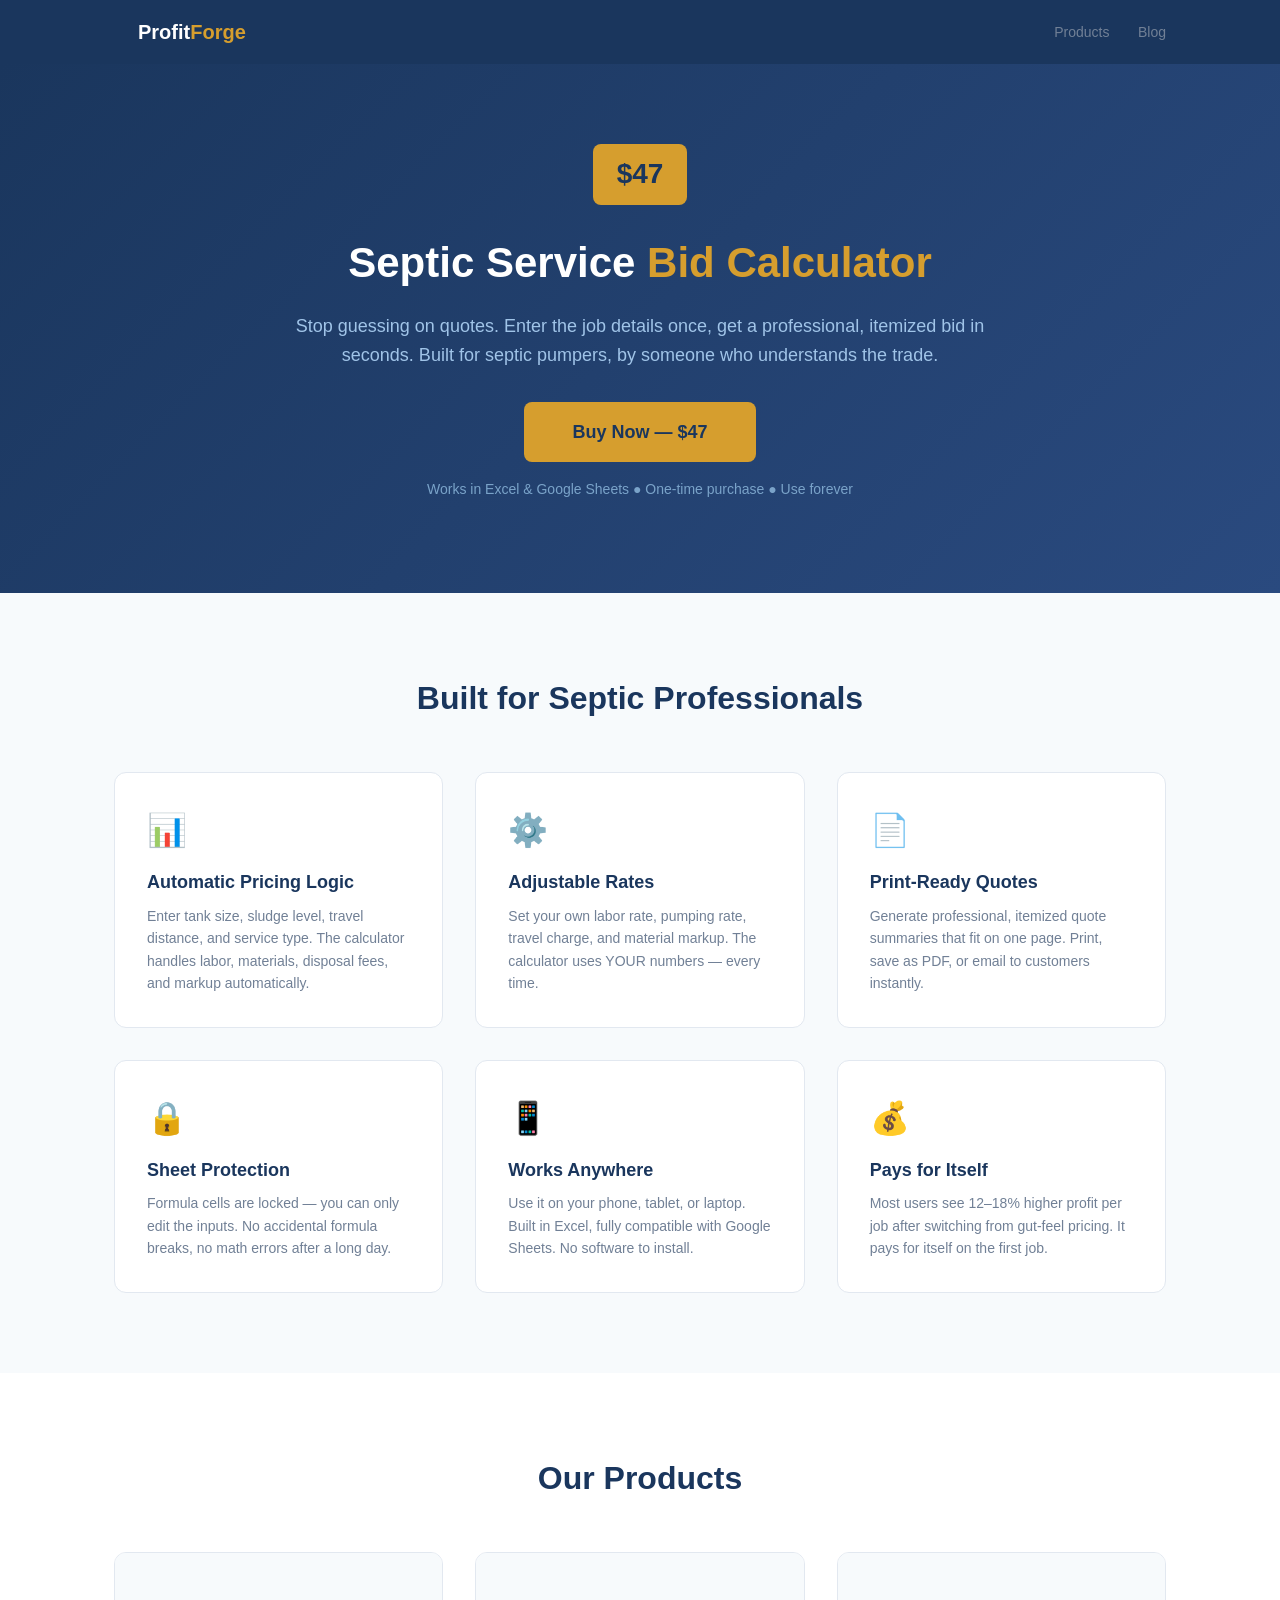
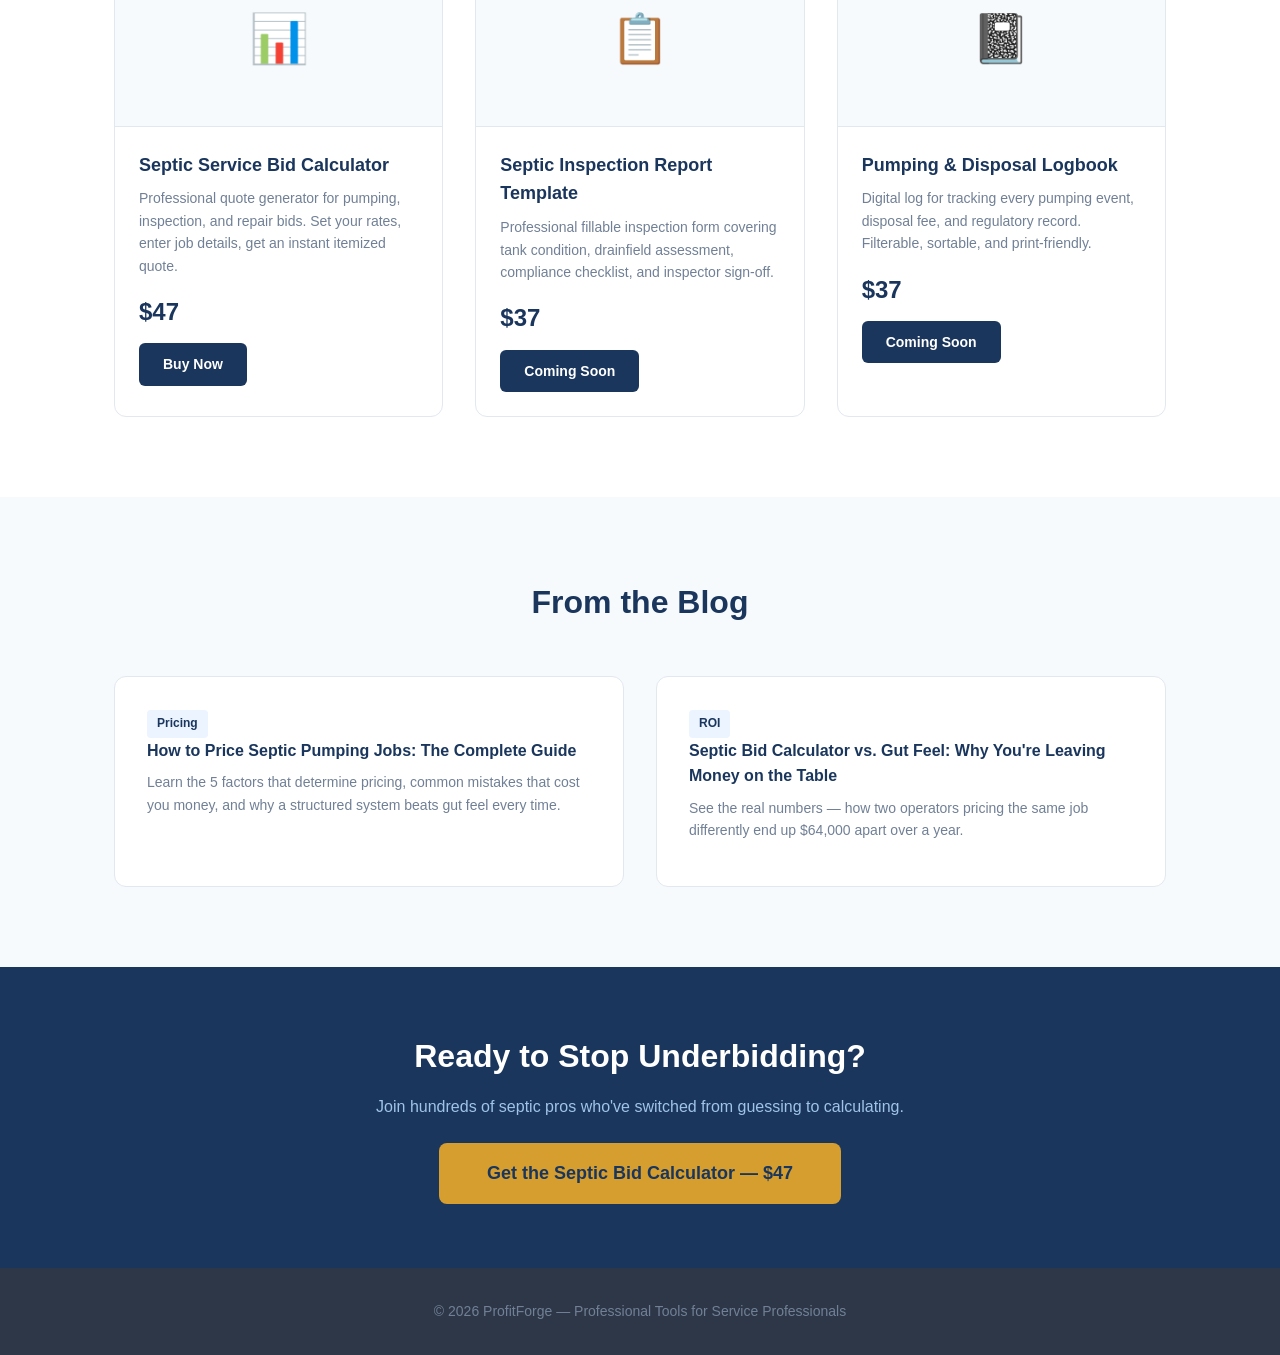
==== index.html @ 1a5a4adf "Initial site: landing page, product page, blog posts, SEO content" ====
<!DOCTYPE html>
<html lang="en">
<head>
  <meta charset="UTF-8">
  <meta name="viewport" content="width=device-width, initial-scale=1.0">
  <title>ProfitForge — Professional Tools for Service Professionals</title>
  <meta name="description" content="Professional-grade Excel and Google Sheets tools for septic service operators. Bid calculators, inspection templates, and logbooks starting at $47.">
  <link rel="stylesheet" href="css/style.css">
</head>
<body>

<nav>
  <div class="container">
    <a href="/" class="logo">Profit<span>Forge</span></a>
    <div>
      <a href="/products/septic-bid-calculator.html">Products</a>
      <a href="/blog/">Blog</a>
    </div>
  </div>
</nav>

<section class="hero">
  <div class="container">
    <div class="price-badge">$47</div>
    <h1>Septic Service <span>Bid Calculator</span></h1>
    <p>Stop guessing on quotes. Enter the job details once, get a professional, itemized bid in seconds. Built for septic pumpers, by someone who understands the trade.</p>
    <a href="https://buy.stripe.com/aFa8wP5oV4ja2Or2zvcfK00" class="btn">Buy Now — $47</a>
    <p class="sub-text">Works in Excel & Google Sheets ● One-time purchase ● Use forever</p>
  </div>
</section>

<section class="features">
  <div class="container">
    <h2>Built for Septic Professionals</h2>
    <div class="feature-grid">
      <div class="feature-card">
        <div class="icon">📊</div>
        <h3>Automatic Pricing Logic</h3>
        <p>Enter tank size, sludge level, travel distance, and service type. The calculator handles labor, materials, disposal fees, and markup automatically.</p>
      </div>
      <div class="feature-card">
        <div class="icon">⚙️</div>
        <h3>Adjustable Rates</h3>
        <p>Set your own labor rate, pumping rate, travel charge, and material markup. The calculator uses YOUR numbers — every time.</p>
      </div>
      <div class="feature-card">
        <div class="icon">📄</div>
        <h3>Print-Ready Quotes</h3>
        <p>Generate professional, itemized quote summaries that fit on one page. Print, save as PDF, or email to customers instantly.</p>
      </div>
      <div class="feature-card">
        <div class="icon">🔒</div>
        <h3>Sheet Protection</h3>
        <p>Formula cells are locked — you can only edit the inputs. No accidental formula breaks, no math errors after a long day.</p>
      </div>
      <div class="feature-card">
        <div class="icon">📱</div>
        <h3>Works Anywhere</h3>
        <p>Use it on your phone, tablet, or laptop. Built in Excel, fully compatible with Google Sheets. No software to install.</p>
      </div>
      <div class="feature-card">
        <div class="icon">💰</div>
        <h3>Pays for Itself</h3>
        <p>Most users see 12–18% higher profit per job after switching from gut-feel pricing. It pays for itself on the first job.</p>
      </div>
    </div>
  </div>
</section>

<section class="product-showcase">
  <div class="container">
    <h2>Our Products</h2>
    <div class="product-grid">
      <div class="product-card">
        <div class="preview">📊</div>
        <div class="body">
          <h3>Septic Service Bid Calculator</h3>
          <p>Professional quote generator for pumping, inspection, and repair bids. Set your rates, enter job details, get an instant itemized quote.</p>
          <div class="price">$47</div>
          <a href="https://buy.stripe.com/aFa8wP5oV4ja2Or2zvcfK00" class="btn">Buy Now</a>
        </div>
      </div>
      <div class="product-card">
        <div class="preview">📋</div>
        <div class="body">
          <h3>Septic Inspection Report Template</h3>
          <p>Professional fillable inspection form covering tank condition, drainfield assessment, compliance checklist, and inspector sign-off.</p>
          <div class="price">$37</div>
          <a href="#" class="btn">Coming Soon</a>
        </div>
      </div>
      <div class="product-card">
        <div class="preview">📓</div>
        <div class="body">
          <h3>Pumping & Disposal Logbook</h3>
          <p>Digital log for tracking every pumping event, disposal fee, and regulatory record. Filterable, sortable, and print-friendly.</p>
          <div class="price">$37</div>
          <a href="#" class="btn">Coming Soon</a>
        </div>
      </div>
    </div>
  </div>
</section>

<section class="blog-preview">
  <div class="container">
    <h2>From the Blog</h2>
    <div class="blog-grid">
      <div class="blog-card">
        <span class="tag">Pricing</span>
        <h3><a href="/blog/how-to-price-septic-pumping-jobs.html">How to Price Septic Pumping Jobs: The Complete Guide</a></h3>
        <p>Learn the 5 factors that determine pricing, common mistakes that cost you money, and why a structured system beats gut feel every time.</p>
      </div>
      <div class="blog-card">
        <span class="tag">ROI</span>
        <h3><a href="/blog/septic-bid-calculator-vs-gut-feel.html">Septic Bid Calculator vs. Gut Feel: Why You're Leaving Money on the Table</a></h3>
        <p>See the real numbers — how two operators pricing the same job differently end up $64,000 apart over a year.</p>
      </div>
    </div>
  </div>
</section>

<section class="cta-banner">
  <div class="container">
    <h2>Ready to Stop Underbidding?</h2>
    <p>Join hundreds of septic pros who've switched from guessing to calculating.</p>
    <a href="https://buy.stripe.com/aFa8wP5oV4ja2Or2zvcfK00" class="btn">Get the Septic Bid Calculator — $47</a>
  </div>
</section>

<footer>
  <div class="container">
    <p>&copy; 2026 ProfitForge &mdash; Professional Tools for Service Professionals</p>
  </div>
</footer>

</body>
</html>
---- css/style.css ----
/* ProfitForge — Professional Tools for Service Professionals */
:root {
  --deep-blue: #1a365d;
  --slate: #2d3748;
  --gold: #d69e2e;
  --light-bg: #f7fafc;
  --white: #ffffff;
  --border: #e2e8f0;
  --text: #2d3748;
  --text-light: #718096;
}

* { margin: 0; padding: 0; box-sizing: border-box; }
body {
  font-family: -apple-system, BlinkMacSystemFont, 'Segoe UI', Roboto, sans-serif;
  color: var(--text);
  line-height: 1.6;
  background: var(--white);
}

.container { max-width: 1100px; margin: 0 auto; padding: 0 24px; }

/* Navigation */
nav {
  background: var(--deep-blue);
  padding: 16px 0;
  position: sticky;
  top: 0;
  z-index: 50;
}
nav .container {
  display: flex;
  align-items: center;
  justify-content: space-between;
}
nav .logo {
  color: var(--white);
  font-size: 20px;
  font-weight: 700;
  text-decoration: none;
}
nav .logo span { color: var(--gold); }
nav a { color: var(--text-light); text-decoration: none; margin-left: 24px; font-size: 14px; }
nav a:hover { color: var(--white); }

/* Hero */
.hero {
  background: linear-gradient(135deg, var(--deep-blue) 0%, #2a4a7f 100%);
  color: var(--white);
  padding: 80px 0 60px;
  text-align: center;
}
.hero h1 { font-size: 42px; font-weight: 800; margin-bottom: 16px; }
.hero h1 span { color: var(--gold); }
.hero p { font-size: 18px; color: #a0c4e8; max-width: 700px; margin: 0 auto 32px; }
.hero .price-badge {
  display: inline-block;
  background: var(--gold);
  color: var(--deep-blue);
  font-weight: 700;
  font-size: 28px;
  padding: 8px 24px;
  border-radius: 8px;
  margin-bottom: 24px;
}
.hero .btn {
  display: inline-block;
  background: var(--gold);
  color: var(--deep-blue);
  font-weight: 700;
  font-size: 18px;
  padding: 16px 48px;
  border-radius: 8px;
  text-decoration: none;
  transition: transform .15s, box-shadow .15s;
}
.hero .btn:hover { transform: translateY(-2px); box-shadow: 0 8px 24px rgba(214,158,46,.3); }
.hero .sub-text { margin-top: 16px; font-size: 14px; color: #7aa3c9; }

/* Features */
.features { padding: 80px 0; background: var(--light-bg); }
.features h2 { text-align: center; font-size: 32px; margin-bottom: 48px; color: var(--deep-blue); }
.feature-grid { display: grid; grid-template-columns: repeat(auto-fit, minmax(300px, 1fr)); gap: 32px; }
.feature-card {
  background: var(--white);
  padding: 32px;
  border-radius: 12px;
  border: 1px solid var(--border);
  transition: box-shadow .15s;
}
.feature-card:hover { box-shadow: 0 8px 24px rgba(0,0,0,.08); }
.feature-card .icon { font-size: 32px; margin-bottom: 12px; }
.feature-card h3 { font-size: 18px; margin-bottom: 8px; color: var(--deep-blue); }
.feature-card p { font-size: 14px; color: var(--text-light); }

/* Product Showcase */
.product-showcase { padding: 80px 0; }
.product-showcase h2 { text-align: center; font-size: 32px; margin-bottom: 48px; color: var(--deep-blue); }
.product-grid { display: grid; grid-template-columns: repeat(auto-fit, minmax(320px, 1fr)); gap: 32px; }
.product-card {
  border: 1px solid var(--border);
  border-radius: 12px;
  overflow: hidden;
  transition: box-shadow .15s;
}
.product-card:hover { box-shadow: 0 8px 24px rgba(0,0,0,.08); }
.product-card .preview {
  background: var(--light-bg);
  padding: 48px 32px;
  text-align: center;
  font-size: 48px;
  border-bottom: 1px solid var(--border);
}
.product-card .body { padding: 24px; }
.product-card .body h3 { font-size: 18px; margin-bottom: 8px; color: var(--deep-blue); }
.product-card .body p { font-size: 14px; color: var(--text-light); margin-bottom: 16px; }
.product-card .body .price { font-size: 24px; font-weight: 700; color: var(--deep-blue); }
.product-card .body .btn {
  display: inline-block;
  background: var(--deep-blue);
  color: var(--white);
  padding: 10px 24px;
  border-radius: 6px;
  text-decoration: none;
  font-weight: 600;
  font-size: 14px;
  margin-top: 12px;
  transition: background .15s;
}
.product-card .body .btn:hover { background: #2a4a7f; }

/* Blog Preview */
.blog-preview { padding: 80px 0; background: var(--light-bg); }
.blog-preview h2 { text-align: center; font-size: 32px; margin-bottom: 48px; color: var(--deep-blue); }
.blog-grid { display: grid; grid-template-columns: repeat(auto-fit, minmax(320px, 1fr)); gap: 32px; }
.blog-card {
  background: var(--white);
  padding: 32px;
  border-radius: 12px;
  border: 1px solid var(--border);
}
.blog-card h3 { font-size: 16px; margin-bottom: 8px; }
.blog-card h3 a { color: var(--deep-blue); text-decoration: none; }
.blog-card h3 a:hover { color: var(--gold); }
.blog-card p { font-size: 14px; color: var(--text-light); margin-bottom: 12px; }
.blog-card .tag {
  display: inline-block;
  background: #ebf4ff;
  color: var(--deep-blue);
  font-size: 12px;
  font-weight: 600;
  padding: 4px 10px;
  border-radius: 4px;
}

/* Banner CTA */
.cta-banner {
  background: var(--deep-blue);
  color: var(--white);
  text-align: center;
  padding: 64px 0;
}
.cta-banner h2 { font-size: 32px; margin-bottom: 12px; }
.cta-banner p { font-size: 16px; color: #a0c4e8; margin-bottom: 24px; }
.cta-banner .btn {
  display: inline-block;
  background: var(--gold);
  color: var(--deep-blue);
  font-weight: 700;
  font-size: 18px;
  padding: 16px 48px;
  border-radius: 8px;
  text-decoration: none;
}

/* Footer */
footer {
  background: var(--slate);
  color: var(--text-light);
  text-align: center;
  padding: 32px 0;
  font-size: 14px;
}
footer a { color: var(--gold); text-decoration: none; }

/* Blog post pages */
.blog-post { max-width: 720px; margin: 48px auto; padding: 0 24px; }
.blog-post h1 { font-size: 32px; color: var(--deep-blue); margin-bottom: 8px; }
.blog-post .meta { font-size: 14px; color: var(--text-light); margin-bottom: 32px; }
.blog-post h2 { font-size: 22px; color: var(--deep-blue); margin: 32px 0 12px; }
.blog-post h3 { font-size: 16px; color: var(--deep-blue); margin: 24px 0 8px; }
.blog-post p { margin-bottom: 16px; }
.blog-post ul, .blog-post ol { margin-bottom: 16px; padding-left: 24px; }
.blog-post li { margin-bottom: 6px; }
.blog-post table { width: 100%; border-collapse: collapse; margin-bottom: 16px; font-size: 14px; }
.blog-post th, .blog-post td {
  border: 1px solid var(--border);
  padding: 10px 12px;
  text-align: left;
}
.blog-post th { background: var(--deep-blue); color: white; font-weight: 600; }
.blog-post td { background: var(--white); }
.blog-post .cta-box {
  background: var(--light-bg);
  border: 2px solid var(--gold);
  border-radius: 12px;
  padding: 24px;
  margin: 32px 0;
  text-align: center;
}
.blog-post .cta-box h3 { margin-bottom: 8px; }
.blog-post .cta-box p { color: var(--text-light); margin-bottom: 16px; }
.blog-post .cta-box .btn {
  display: inline-block;
  background: var(--gold);
  color: var(--deep-blue);
  font-weight: 700;
  padding: 12px 32px;
  border-radius: 6px;
  text-decoration: none;
}

/* Responsive */
@media (max-width: 768px) {
  .hero h1 { font-size: 28px; }
  .hero .btn { padding: 14px 32px; font-size: 16px; }
  .features { padding: 48px 0; }
  .product-showcase { padding: 48px 0; }
  .blog-preview { padding: 48px 0; }
}
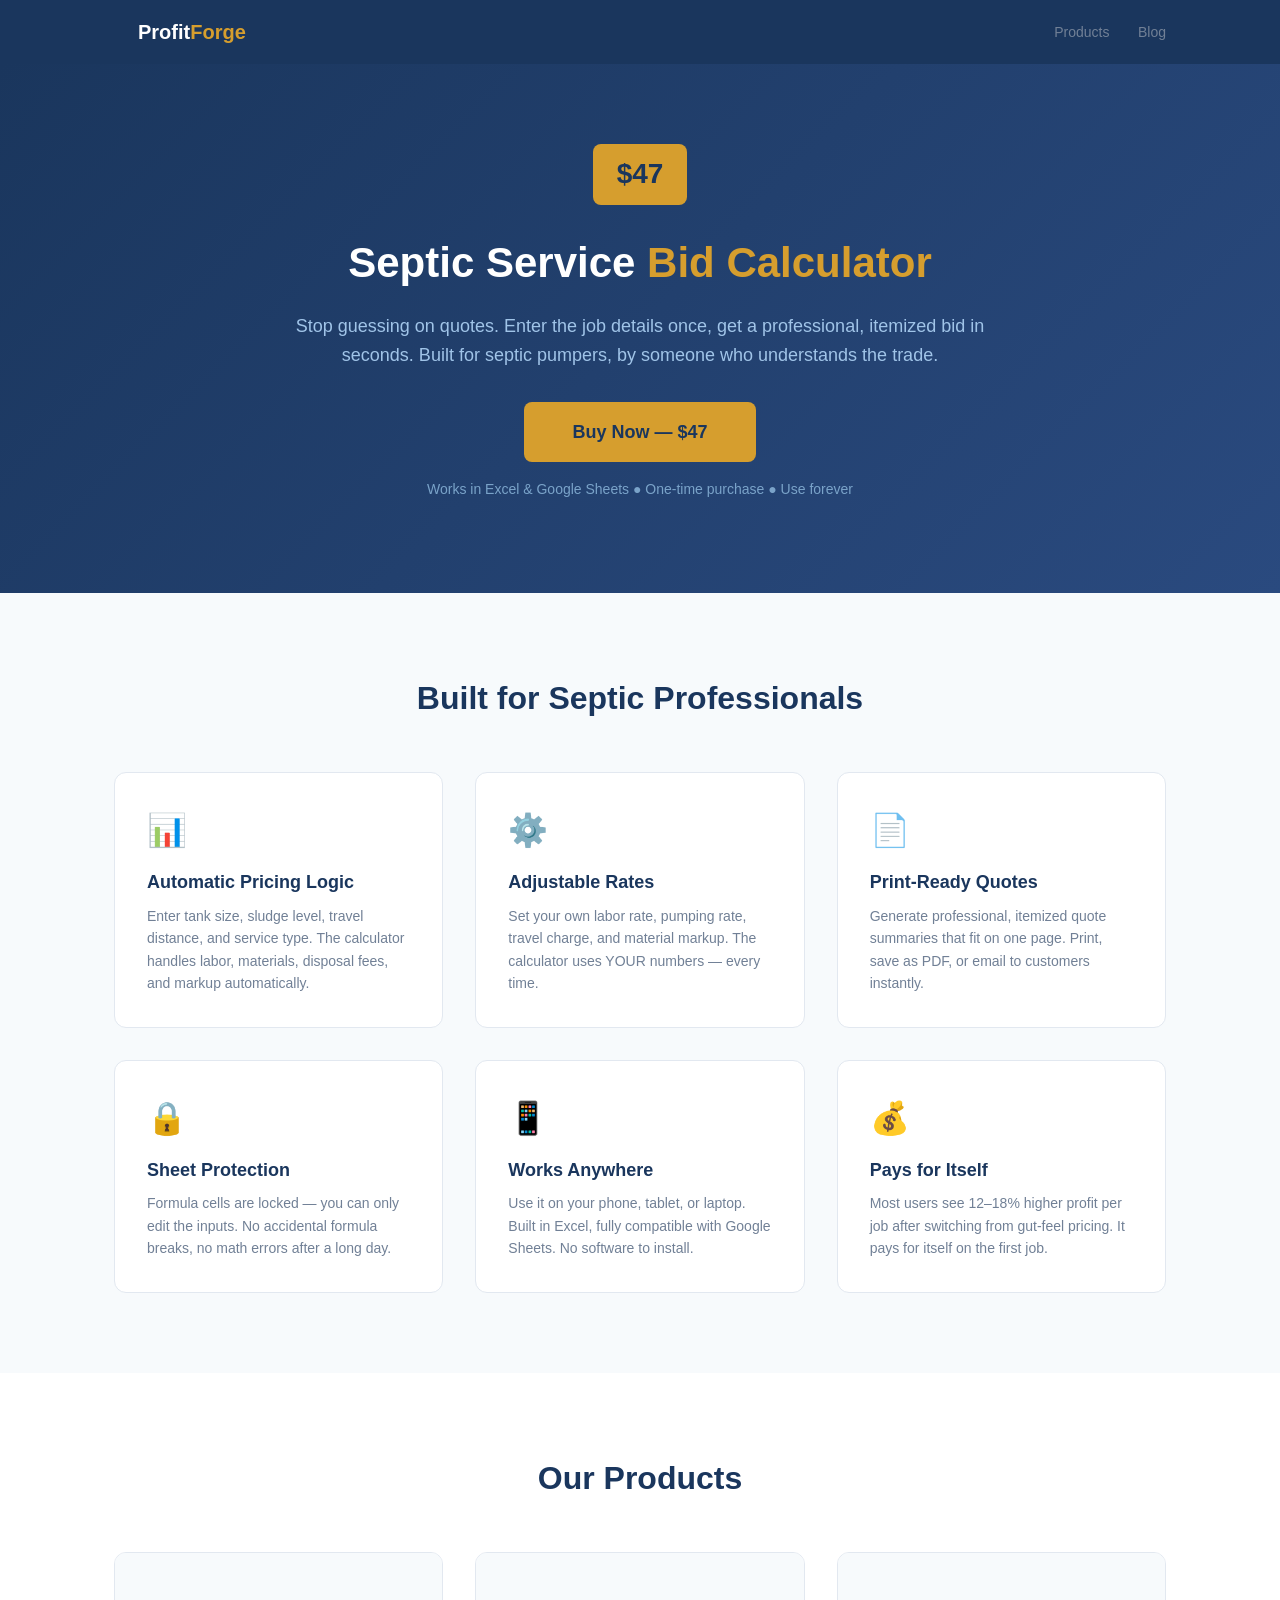
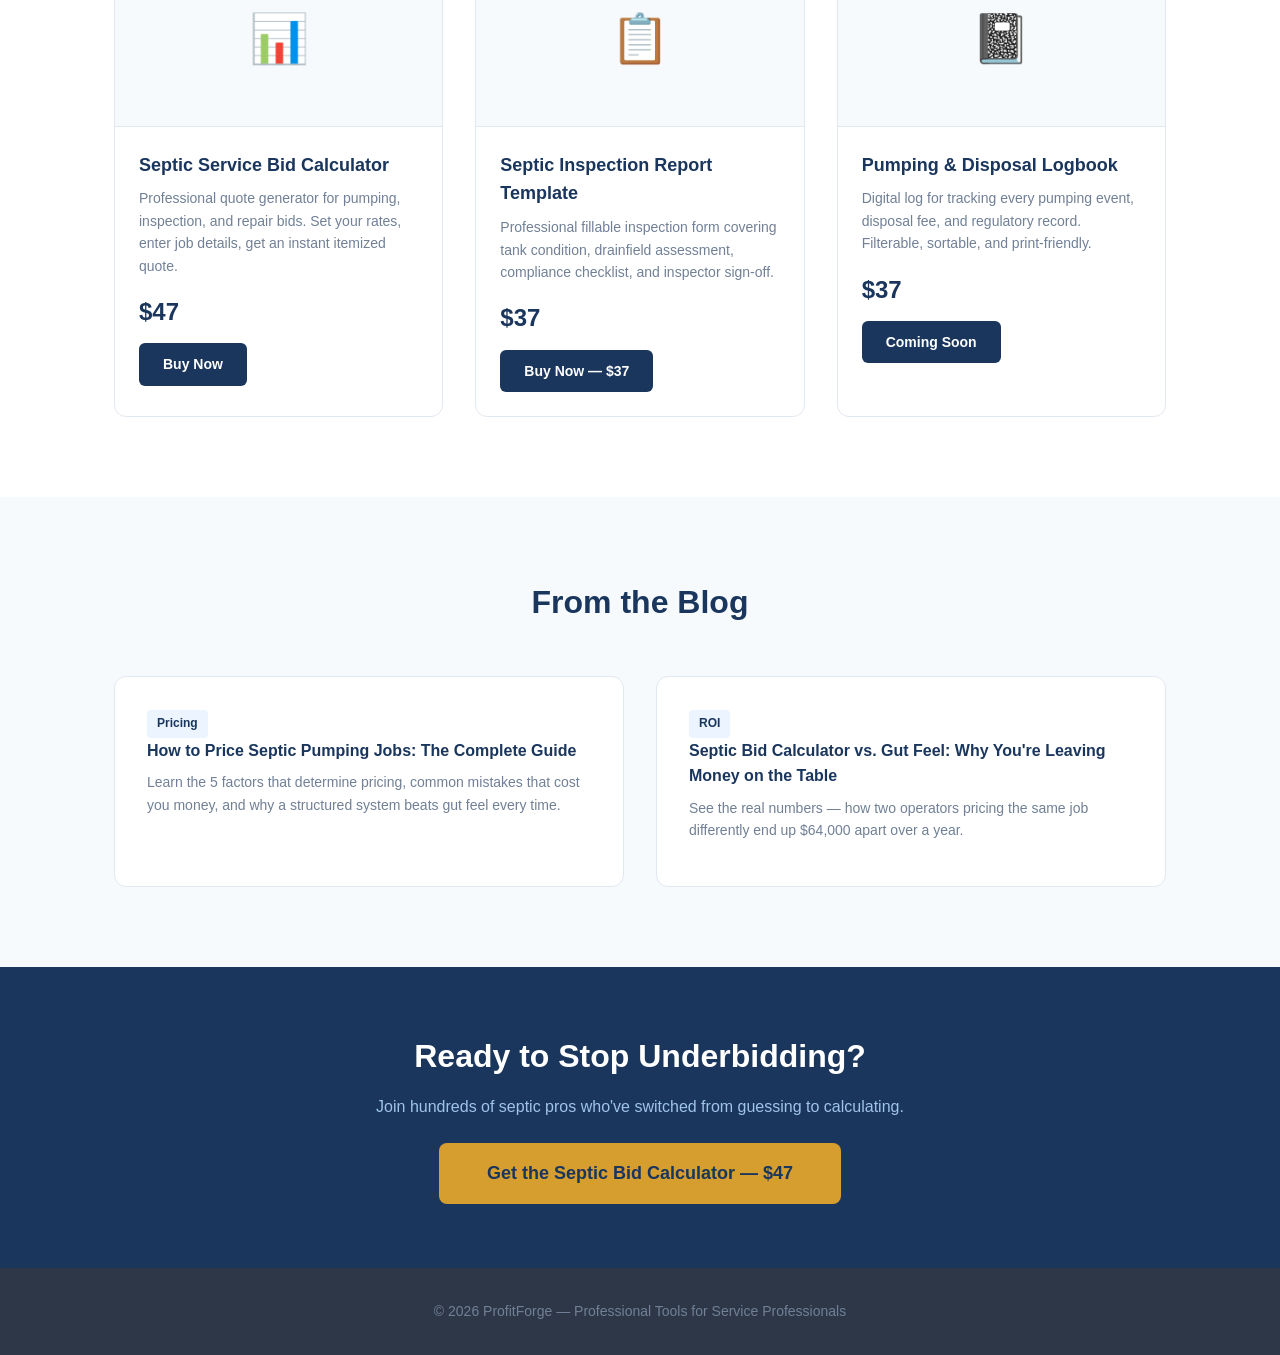
==== commit 231fdd91: "Add inspection template product page and payment link" ====
--- a/index.html
+++ b/index.html
@@ -86,7 +86,7 @@
           <h3>Septic Inspection Report Template</h3>
           <p>Professional fillable inspection form covering tank condition, drainfield assessment, compliance checklist, and inspector sign-off.</p>
           <div class="price">$37</div>
-          <a href="#" class="btn">Coming Soon</a>
+          <a href="https://buy.stripe.com/8x25kDdVr6ridt5a1XcfK01" class="btn">Buy Now — $37</a>
         </div>
       </div>
       <div class="product-card">
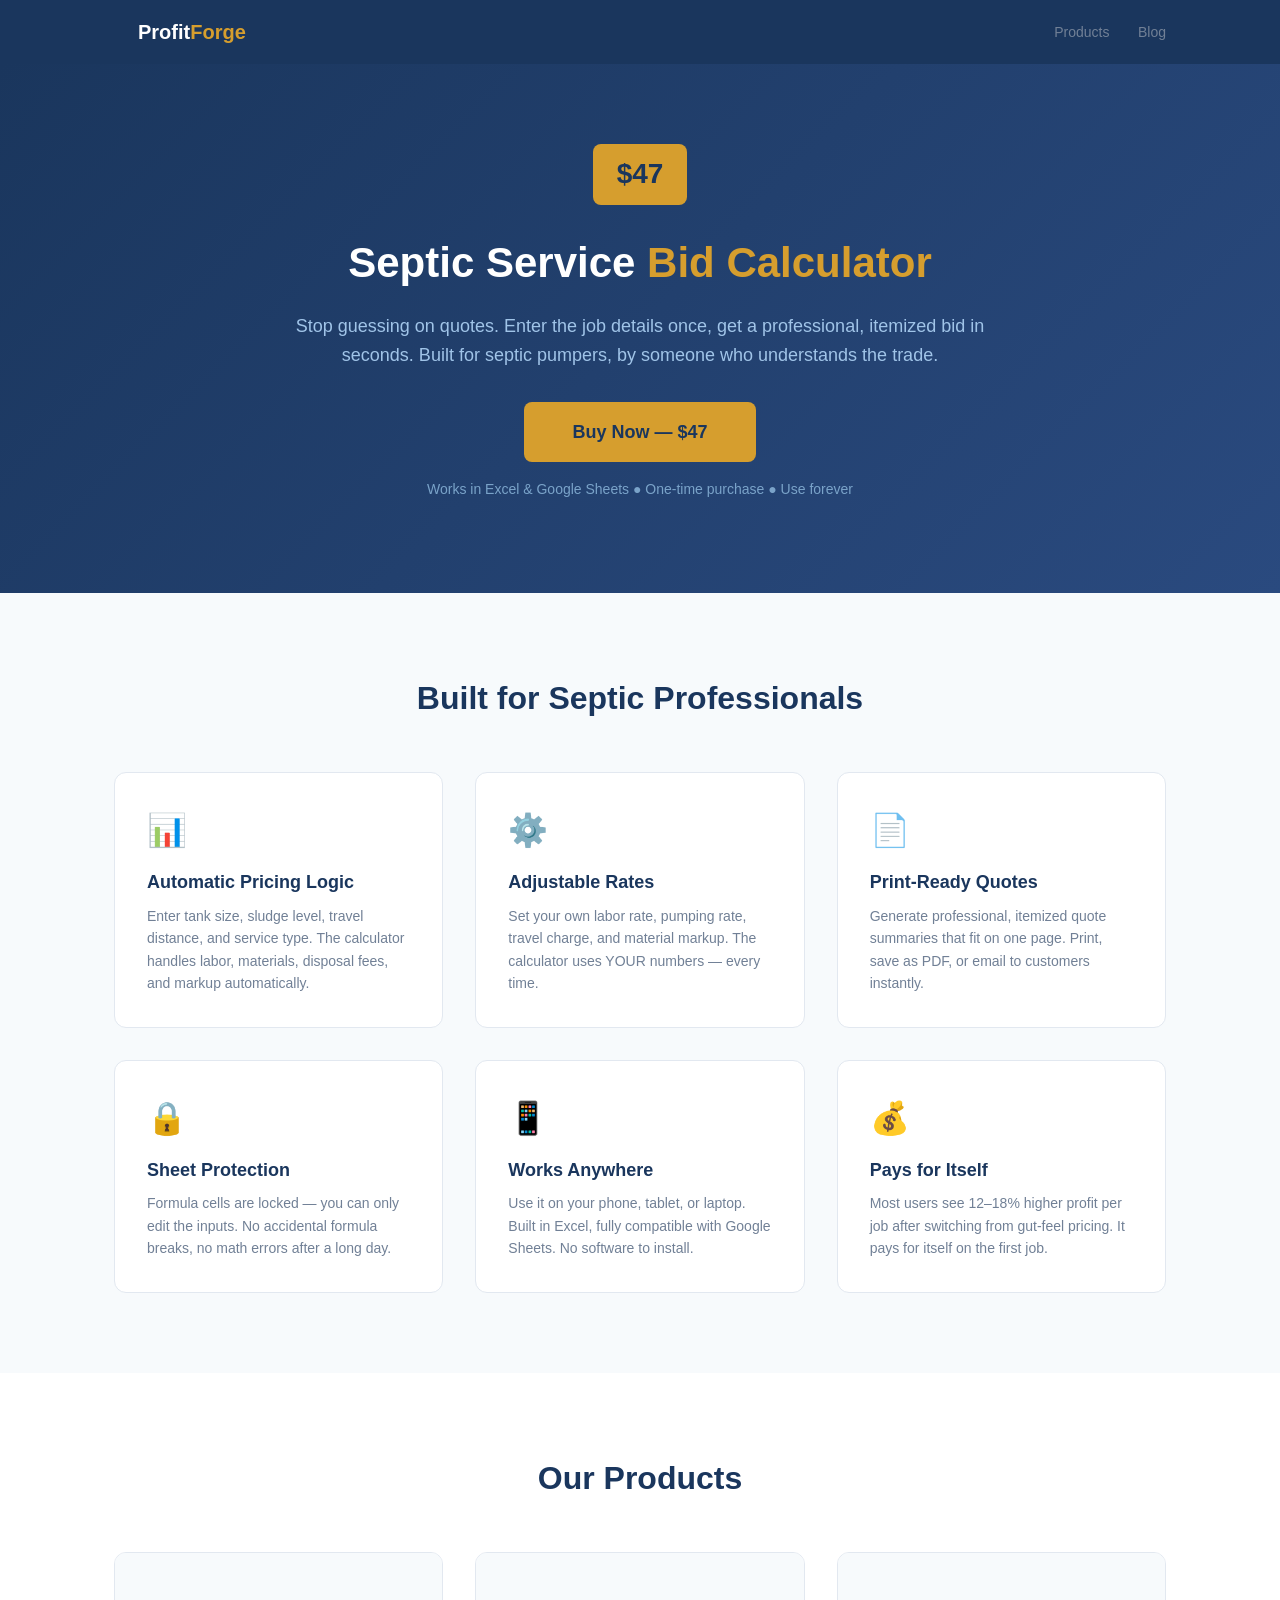
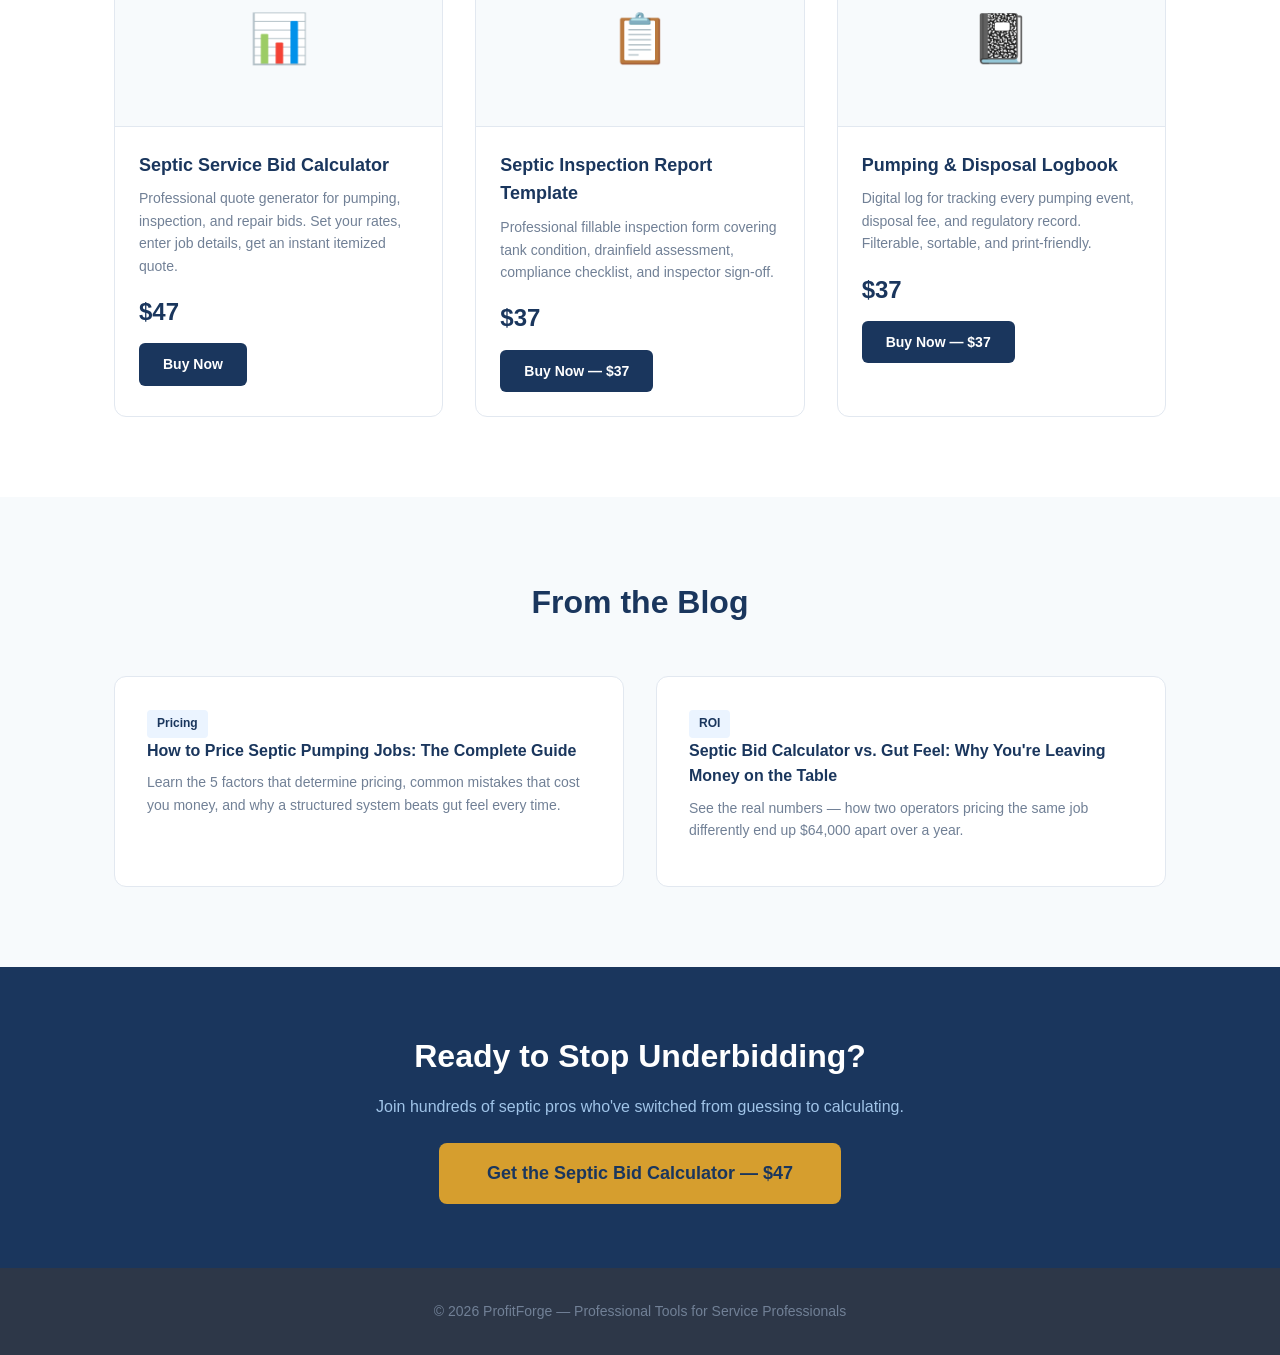
==== commit ddfb3ea8: "Add logbook product page and payment link. All 3 products now live." ====
--- a/index.html
+++ b/index.html
@@ -95,7 +95,7 @@
           <h3>Pumping & Disposal Logbook</h3>
           <p>Digital log for tracking every pumping event, disposal fee, and regulatory record. Filterable, sortable, and print-friendly.</p>
           <div class="price">$37</div>
-          <a href="#" class="btn">Coming Soon</a>
+          <a href="https://buy.stripe.com/eVq3cv5oV02U88L0rncfK02" class="btn">Buy Now — $37</a>
         </div>
       </div>
     </div>
